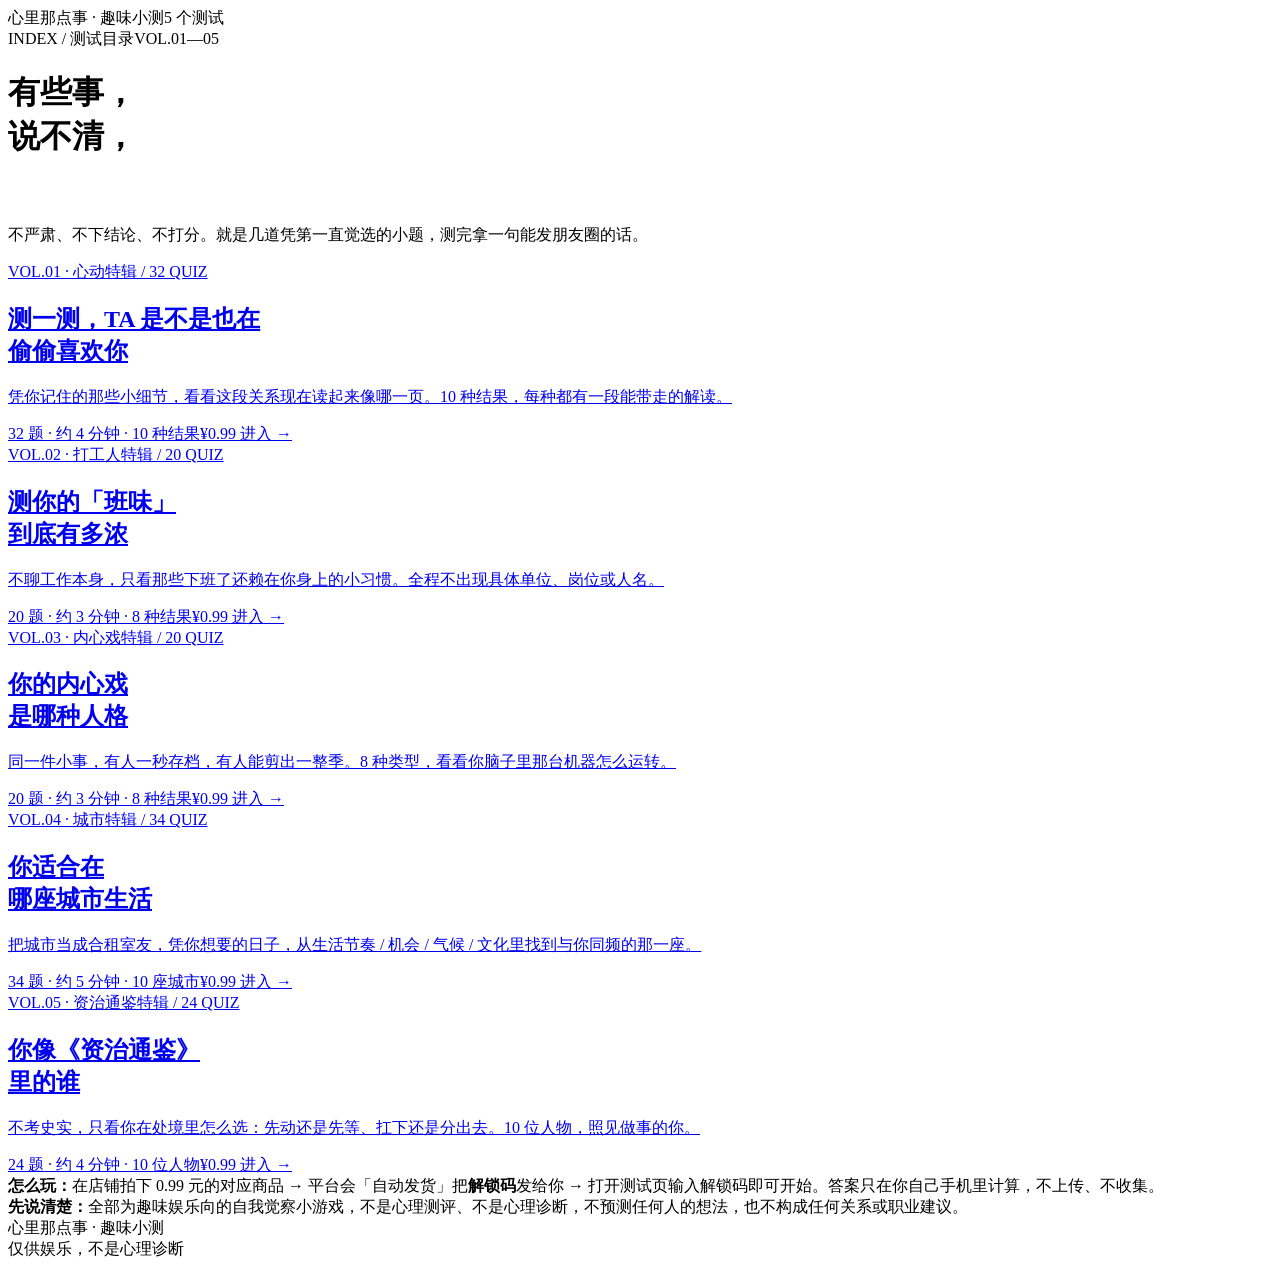
==== index.html @ bd7411d8 "deploy: index.html" ====
<!DOCTYPE html>
<html lang="zh-CN"><head>
<meta charset="utf-8"><meta name="viewport" content="width=device-width,initial-scale=1,maximum-scale=1,user-scalable=no">
<title>心里那点事 · 趣味小测</title>
<meta name="description" content="五个不严肃的小测试：心动信号、班味浓度、内心戏人格、适合的城市、像资治通鉴里的谁。凭第一直觉选，别想太多。">
<link rel="stylesheet" href="style.css"></head>
<body><div class="wrap">
<div class="topbar"><span class="brand"><span class="dot"></span>心里那点事 · 趣味小测</span><span>5 个测试</span></div>
<div class="hero">
  <div class="vol"><span>INDEX / 测试目录</span><span>VOL.01—05</span></div>
  <h1>有些事，<br>说不清，<br><span style="background:var(--hl);color:#fff;padding:0 6px">但很想测一下</span></h1>
  <p>不严肃、不下结论、不打分。就是几道凭第一直觉选的小题，测完拿一句能发朋友圈的话。</p>
</div>

<a class="testcard" href="ta.html">
  <div class="vol">VOL.01 · 心动特辑 / 32 QUIZ</div>
  <h2>测一测，TA 是不是也在<br><span class="hl">偷偷喜欢你</span></h2>
  <p>凭你记住的那些小细节，看看这段关系现在读起来像哪一页。10 种结果，每种都有一段能带走的解读。</p>
  <div class="foot"><span>32 题 · 约 4 分钟 · 10 种结果</span><span><span class="p">¥0.99</span> <span class="go">进入 →</span></span></div>
</a>

<a class="testcard" href="banwei.html">
  <div class="vol">VOL.02 · 打工人特辑 / 20 QUIZ</div>
  <h2>测你的「班味」<br><span class="hl">到底有多浓</span></h2>
  <p>不聊工作本身，只看那些下班了还赖在你身上的小习惯。全程不出现具体单位、岗位或人名。</p>
  <div class="foot"><span>20 题 · 约 3 分钟 · 8 种结果</span><span><span class="p">¥0.99</span> <span class="go">进入 →</span></span></div>
</a>

<a class="testcard" href="innerdrama.html">
  <div class="vol">VOL.03 · 内心戏特辑 / 20 QUIZ</div>
  <h2>你的内心戏<br><span class="hl">是哪种人格</span></h2>
  <p>同一件小事，有人一秒存档，有人能剪出一整季。8 种类型，看看你脑子里那台机器怎么运转。</p>
  <div class="foot"><span>20 题 · 约 3 分钟 · 8 种结果</span><span><span class="p">¥0.99</span> <span class="go">进入 →</span></span></div>
</a>

<a class="testcard teal-card" href="city.html">
  <div class="vol">VOL.04 · 城市特辑 / 34 QUIZ</div>
  <h2>你适合在<br><span class="hl">哪座城市生活</span></h2>
  <p>把城市当成合租室友，凭你想要的日子，从生活节奏 / 机会 / 气候 / 文化里找到与你同频的那一座。</p>
  <div class="foot"><span>34 题 · 约 5 分钟 · 10 座城市</span><span><span class="p">¥0.99</span> <span class="go">进入 →</span></span></div>
</a>

<a class="testcard ink-card" href="zizhi.html">
  <div class="vol">VOL.05 · 资治通鉴特辑 / 24 QUIZ</div>
  <h2>你像《资治通鉴》<br><span class="hl">里的谁</span></h2>
  <p>不考史实，只看你在处境里怎么选：先动还是先等、扛下还是分出去。10 位人物，照见做事的你。</p>
  <div class="foot"><span>24 题 · 约 4 分钟 · 10 位人物</span><span><span class="p">¥0.99</span> <span class="go">进入 →</span></span></div>
</a>

<div class="notice">
  <b>怎么玩：</b>在店铺拍下 0.99 元的对应商品 → 平台会「自动发货」把<b>解锁码</b>发给你 → 打开测试页输入解锁码即可开始。答案只在你自己手机里计算，不上传、不收集。<br>
  <b>先说清楚：</b>全部为趣味娱乐向的自我觉察小游戏，不是心理测评、不是心理诊断，不预测任何人的想法，也不构成任何关系或职业建议。
</div>
<div class="footer">心里那点事 · 趣味小测<br>仅供娱乐，不是心理诊断</div>
</div></body></html>
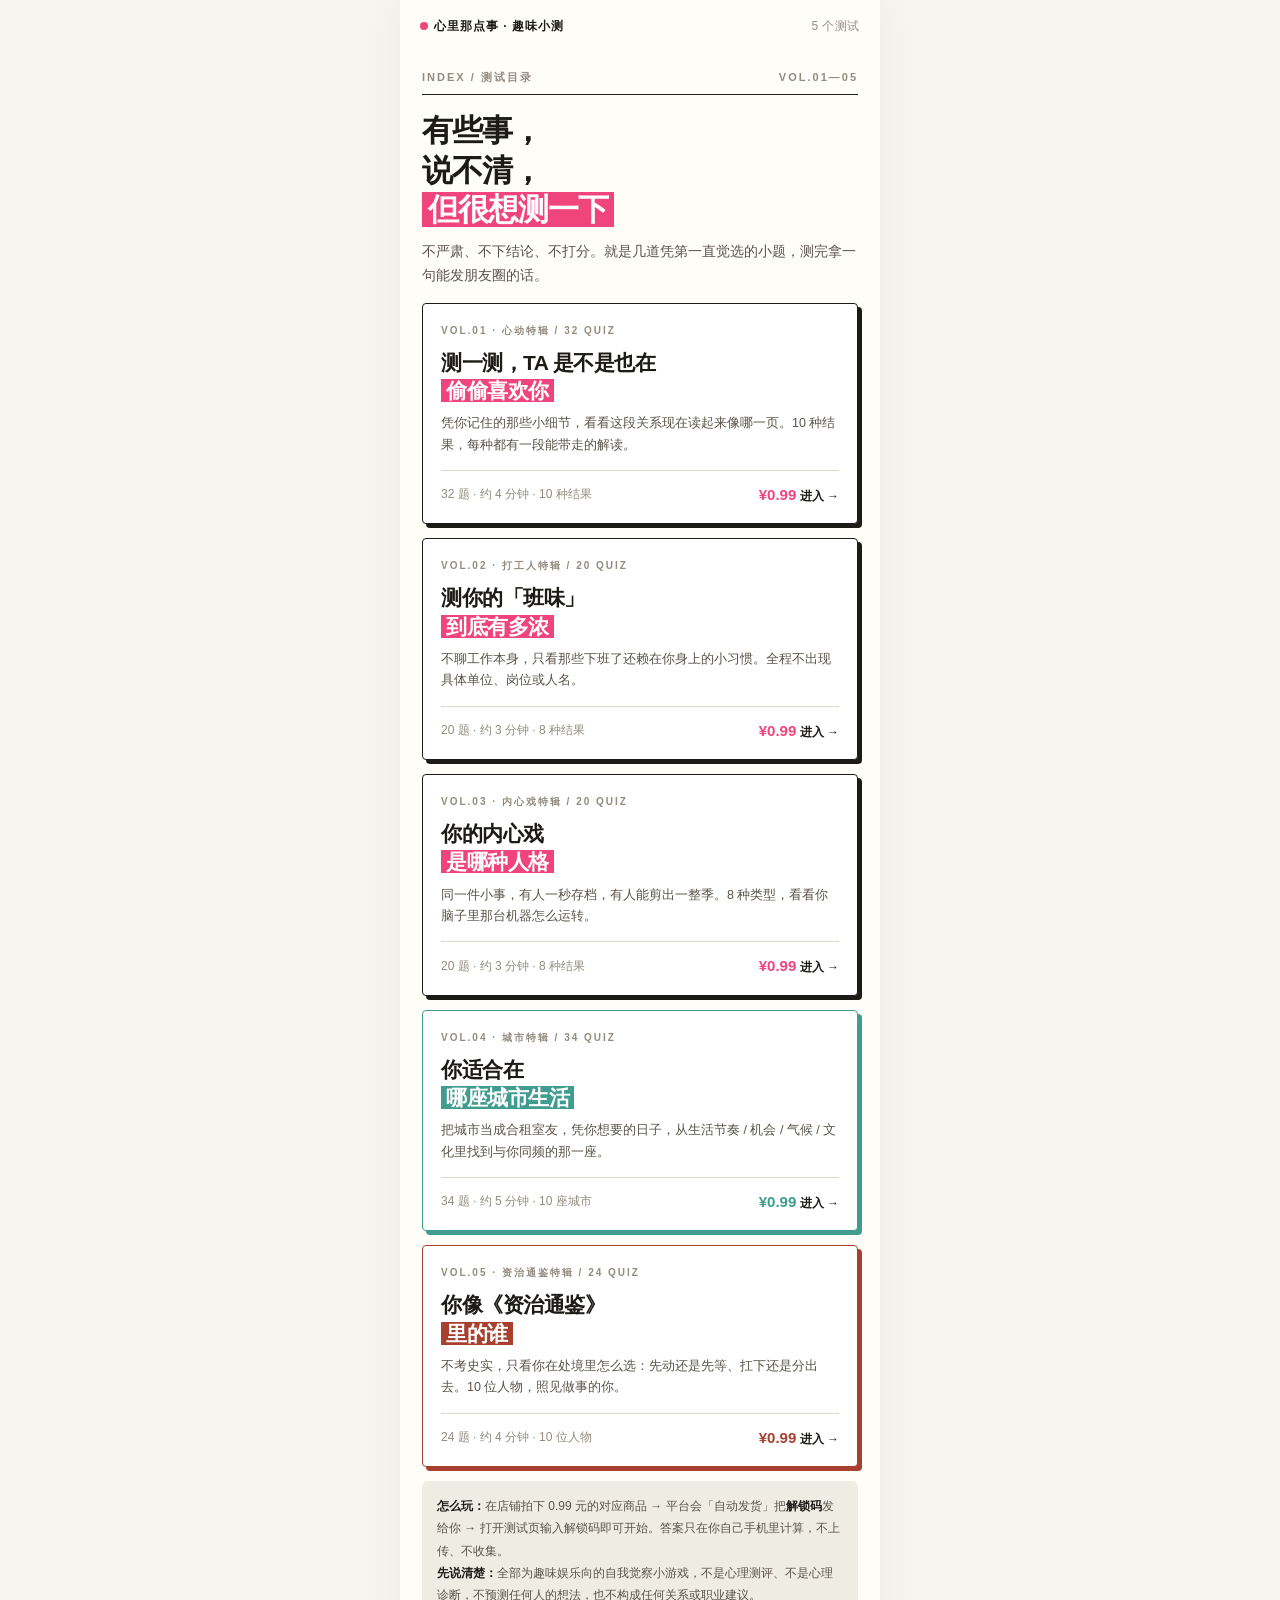
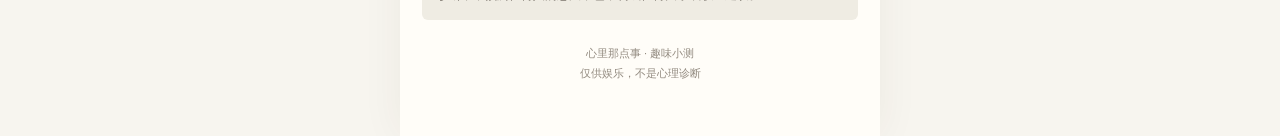
==== commit e4022124: "deploy: index.html" ====
--- a/index.html
+++ b/index.html
@@ -12,35 +12,35 @@
   <p>不严肃、不下结论、不打分。就是几道凭第一直觉选的小题，测完拿一句能发朋友圈的话。</p>
 </div>
 
-<a class="testcard" href="ta.html">
+<a class="testcard" href="ta.html" data-track="card_click" data-label="ta">
   <div class="vol">VOL.01 · 心动特辑 / 32 QUIZ</div>
   <h2>测一测，TA 是不是也在<br><span class="hl">偷偷喜欢你</span></h2>
   <p>凭你记住的那些小细节，看看这段关系现在读起来像哪一页。10 种结果，每种都有一段能带走的解读。</p>
   <div class="foot"><span>32 题 · 约 4 分钟 · 10 种结果</span><span><span class="p">¥0.99</span> <span class="go">进入 →</span></span></div>
 </a>
 
-<a class="testcard" href="banwei.html">
+<a class="testcard" href="banwei.html" data-track="card_click" data-label="banwei">
   <div class="vol">VOL.02 · 打工人特辑 / 20 QUIZ</div>
   <h2>测你的「班味」<br><span class="hl">到底有多浓</span></h2>
   <p>不聊工作本身，只看那些下班了还赖在你身上的小习惯。全程不出现具体单位、岗位或人名。</p>
   <div class="foot"><span>20 题 · 约 3 分钟 · 8 种结果</span><span><span class="p">¥0.99</span> <span class="go">进入 →</span></span></div>
 </a>
 
-<a class="testcard" href="innerdrama.html">
+<a class="testcard" href="innerdrama.html" data-track="card_click" data-label="innerdrama">
   <div class="vol">VOL.03 · 内心戏特辑 / 20 QUIZ</div>
   <h2>你的内心戏<br><span class="hl">是哪种人格</span></h2>
   <p>同一件小事，有人一秒存档，有人能剪出一整季。8 种类型，看看你脑子里那台机器怎么运转。</p>
   <div class="foot"><span>20 题 · 约 3 分钟 · 8 种结果</span><span><span class="p">¥0.99</span> <span class="go">进入 →</span></span></div>
 </a>
 
-<a class="testcard teal-card" href="city.html">
+<a class="testcard teal-card" href="city.html" data-track="card_click" data-label="city">
   <div class="vol">VOL.04 · 城市特辑 / 34 QUIZ</div>
   <h2>你适合在<br><span class="hl">哪座城市生活</span></h2>
   <p>把城市当成合租室友，凭你想要的日子，从生活节奏 / 机会 / 气候 / 文化里找到与你同频的那一座。</p>
   <div class="foot"><span>34 题 · 约 5 分钟 · 10 座城市</span><span><span class="p">¥0.99</span> <span class="go">进入 →</span></span></div>
 </a>
 
-<a class="testcard ink-card" href="zizhi.html">
+<a class="testcard ink-card" href="zizhi.html" data-track="card_click" data-label="zizhi">
   <div class="vol">VOL.05 · 资治通鉴特辑 / 24 QUIZ</div>
   <h2>你像《资治通鉴》<br><span class="hl">里的谁</span></h2>
   <p>不考史实，只看你在处境里怎么选：先动还是先等、扛下还是分出去。10 位人物，照见做事的你。</p>
@@ -52,4 +52,7 @@
   <b>先说清楚：</b>全部为趣味娱乐向的自我觉察小游戏，不是心理测评、不是心理诊断，不预测任何人的想法，也不构成任何关系或职业建议。
 </div>
 <div class="footer">心里那点事 · 趣味小测<br>仅供娱乐，不是心理诊断</div>
-</div></body></html>
+</div>
+<script src="config.js"></script>
+<script src="analytics.js"></script>
+</body></html>
--- a/style.css
+++ b/style.css
@@ -0,0 +1,228 @@
+/* 心里那点事 · 趣味小测 —— 大字报杂志风 */
+:root{
+  --paper:#f7f5ef;
+  --paper2:#efece3;
+  --ink:#1d1b18;
+  --ink2:#5a534b;
+  --ink3:#938b80;
+  --line:#ddd6c9;
+  --hl:#f0457c;         /* 粉高亮 */
+  --hl2:#ffe45c;        /* 黄标签 */
+  --blue:#2f4bd8;
+  --card:#fffdf8;
+  --shadow:0 10px 30px rgba(60,45,30,.09);
+}
+*{box-sizing:border-box;-webkit-tap-highlight-color:transparent}
+html,body{margin:0;padding:0}
+body{
+  background:var(--paper);color:var(--ink);
+  font-family:-apple-system,BlinkMacSystemFont,"PingFang SC","Hiragino Sans GB","Microsoft YaHei",sans-serif;
+  font-size:16px;line-height:1.7;-webkit-font-smoothing:antialiased;
+}
+.wrap{max-width:480px;margin:0 auto;min-height:100vh;padding:0 0 46px;background:var(--card);box-shadow:0 0 40px rgba(60,45,30,.06)}
+.topbar{display:flex;align-items:center;justify-content:space-between;padding:16px 20px 6px;font-size:12px;color:var(--ink3);letter-spacing:.5px}
+.topbar a{color:var(--ink3);text-decoration:none}
+.brand{display:flex;align-items:center;gap:6px;font-weight:700;color:var(--ink);letter-spacing:1px}
+.brand .dot{width:8px;height:8px;border-radius:50%;background:var(--hl)}
+
+/* ---------- 封面 ---------- */
+.cover{padding:14px 22px 8px}
+.vol{display:flex;justify-content:space-between;font-size:11px;letter-spacing:2px;color:var(--ink3);border-bottom:1px solid var(--ink);padding-bottom:7px;margin-bottom:20px;font-weight:600}
+.cover-tag{display:inline-block;background:var(--hl2);color:var(--ink);font-size:12px;font-weight:700;padding:5px 11px;border-radius:2px;transform:rotate(-1.5deg);letter-spacing:1px}
+.cover-title{font-size:37px;line-height:1.22;font-weight:900;letter-spacing:-1.5px;margin:18px 0 12px}
+.cover-title .hl{background:var(--hl);color:#fff;padding:0 6px;box-decoration-break:clone;-webkit-box-decoration-break:clone;display:inline}
+.cover-sub{font-size:14px;color:var(--ink2);margin:0 0 24px;line-height:1.8}
+.checklist{list-style:none;margin:0 0 26px;padding:0;border-top:1px solid var(--line)}
+.checklist li{display:flex;gap:10px;align-items:flex-start;padding:10px 2px;border-bottom:1px solid var(--line);font-size:13.5px;color:var(--ink2)}
+.checklist li .ck{color:var(--blue);font-weight:900;flex:0 0 auto}
+.checklist li b{color:var(--ink);font-weight:700}
+.cover-btn,.btn{
+  display:block;width:100%;border:0;border-radius:0;padding:17px 18px;background:var(--ink);color:#fff;
+  font-size:16px;font-weight:800;letter-spacing:1px;cursor:pointer;font-family:inherit;
+  transition:transform .12s ease,opacity .12s ease;
+}
+.cover-btn:active,.btn:active{transform:scale(.99);opacity:.88}
+.btn.ghost{background:transparent;color:var(--ink2);border:1px solid var(--line);font-weight:600}
+.btn.small{padding:13px;font-size:14px}
+.btn.hl{background:var(--hl)}
+.btn-row{display:flex;gap:10px;margin-top:10px}
+.btn-row .btn{flex:1}
+.meta{display:flex;gap:16px;flex-wrap:wrap;font-size:12px;color:var(--ink3);margin:14px 0 0;letter-spacing:.5px}
+.meta b{color:var(--ink2)}
+
+/* ---------- 付费门禁 ---------- */
+.paywall{margin:0 0 0;border-top:1px solid var(--line);background:var(--paper2);padding:22px 22px 26px}
+.paywall .lock{width:44px;height:44px;border-radius:50%;background:var(--ink);color:#fff;display:flex;align-items:center;justify-content:center;font-size:20px;margin-bottom:12px}
+.paywall h3{font-size:19px;margin:0 0 6px;font-weight:900}
+.paywall p{font-size:13px;color:var(--ink2);margin:0 0 16px;line-height:1.8}
+.price{font-size:30px;font-weight:900;letter-spacing:-1px;color:var(--hl);margin:0 0 4px}
+.price small{font-size:13px;color:var(--ink3);font-weight:500;letter-spacing:0;margin-left:6px}
+.code-input{
+  width:100%;border:1px solid var(--line);background:#fff;border-radius:8px;padding:14px 15px;
+  font-size:15px;letter-spacing:1px;color:var(--ink);font-family:inherit;outline:none;margin-bottom:10px;
+}
+.code-input:focus{border-color:var(--hl)}
+.err{font-size:12.5px;color:var(--hl);min-height:18px;margin:0 0 8px}
+.pay-note{font-size:11.5px;color:var(--ink3);line-height:1.75;margin:14px 0 0}
+
+/* ---------- 答题 ---------- */
+.quiz{padding:22px 22px 0}
+.qcount{font-size:11px;letter-spacing:2px;color:var(--ink3);font-weight:700}
+.progress{height:5px;background:var(--paper2);border-radius:99px;overflow:hidden;margin:9px 0 24px}
+.progress i{display:block;height:100%;background:var(--hl);border-radius:99px;transition:width .25s ease}
+.qtitle{font-size:21px;line-height:1.6;margin:0 0 8px;font-weight:800;letter-spacing:-.3px}
+.qhint{font-size:12.5px;color:var(--ink3);margin:0 0 20px}
+.opts{display:flex;flex-direction:column;gap:10px}
+.opt{
+  border:1.5px solid var(--line);background:#fff;border-radius:10px;padding:14px 15px;
+  font-size:14.5px;color:var(--ink2);cursor:pointer;text-align:left;font-family:inherit;
+  display:flex;align-items:center;gap:11px;transition:all .15s ease;line-height:1.55;
+}
+.opt:active{transform:scale(.99)}
+.opt:hover{border-color:var(--ink)}
+.opt .k{width:24px;height:24px;border-radius:50%;border:1.5px solid var(--line);display:flex;align-items:center;justify-content:center;font-size:11px;font-weight:800;color:var(--ink3);flex:0 0 auto}
+.opt.on{border-color:var(--hl);background:#fff2f6;color:var(--ink)}
+.opt.on .k{background:var(--hl);border-color:var(--hl);color:#fff}
+.backlink{margin-top:20px;text-align:center;font-size:12.5px;color:var(--ink3);cursor:pointer}
+
+/* ---------- 结果 ---------- */
+.result{padding:22px 22px 0}
+.result-tag{font-size:11px;letter-spacing:2px;color:var(--hl);font-weight:800}
+.result-title{font-size:30px;line-height:1.3;margin:10px 0 6px;font-weight:900;letter-spacing:-1px}
+.result-lead{font-size:14px;color:var(--ink2);margin:0 0 18px}
+.concentration{display:flex;align-items:baseline;gap:8px;font-size:13px;color:var(--ink3);margin-bottom:18px}
+.concentration b{font-size:32px;color:var(--hl);font-weight:900;letter-spacing:-1px}
+.result-body{font-size:14.5px;color:var(--ink2);line-height:1.9;border-top:1px solid var(--line);padding-top:16px}
+.result-body p{margin:0 0 12px}
+.bars{margin:20px 0 6px}
+.bar{margin-bottom:11px}
+.bar .lab{display:flex;justify-content:space-between;font-size:12px;color:var(--ink2);margin-bottom:4px}
+.bar .lab b{color:var(--ink)}
+.bar .track{height:7px;background:var(--paper2);border-radius:99px;overflow:hidden}
+.bar .track i{display:block;height:100%;background:var(--hl);border-radius:99px;transition:width .7s ease}
+.bar.top .track i{background:var(--ink)}
+.gift{background:var(--hl2);border-radius:8px;padding:15px 16px;margin:18px 0 0;font-size:14px;color:var(--ink);line-height:1.8;font-weight:600}
+.gift .lab{font-size:10px;letter-spacing:2px;color:var(--ink3);display:block;margin-bottom:5px;font-weight:700}
+.share-box{margin-top:22px;border-top:1px dashed var(--line);padding-top:18px}
+.share-box .lab{font-size:11.5px;color:var(--ink3);margin-bottom:8px;letter-spacing:1px}
+.share-text{background:var(--paper2);border-radius:8px;padding:14px;font-size:13px;color:var(--ink2);line-height:1.8;white-space:pre-wrap}
+.allresults{margin-top:22px;border-top:1px solid var(--line);padding-top:18px}
+.allresults h4{font-size:14px;margin:0 0 12px;font-weight:800}
+.allrow{display:flex;gap:10px;align-items:baseline;padding:8px 0;border-bottom:1px solid var(--paper2);font-size:12.5px;color:var(--ink2)}
+.allrow .n{font-size:11px;color:var(--ink3);width:22px;flex:0 0 auto}
+.allrow .nm{font-weight:700;color:var(--ink);width:92px;flex:0 0 auto}
+.allrow .ds{line-height:1.6}
+
+.note{font-size:11px;color:var(--ink3);line-height:1.8;margin:22px 22px 0;padding-top:14px;border-top:1px solid var(--line)}
+.src{font-size:11px;color:var(--ink3);line-height:1.8;margin:10px 22px 0}
+.src a{color:var(--ink2)}
+.footer{text-align:center;font-size:11px;color:var(--ink3);padding:24px 20px 6px;line-height:1.8}
+.toast{position:fixed;left:50%;bottom:40px;transform:translateX(-50%) translateY(20px);background:rgba(29,27,24,.94);color:#fff;font-size:13px;padding:11px 20px;border-radius:99px;opacity:0;transition:all .25s ease;pointer-events:none;z-index:99}
+.toast.show{opacity:1;transform:translateX(-50%) translateY(0)}
+
+/* ---------- 首页 ---------- */
+.hero{padding:26px 22px 14px}
+.hero .vol{margin-bottom:16px}
+.hero h1{font-size:31px;line-height:1.28;font-weight:900;letter-spacing:-1px;margin:0 0 10px}
+.hero p{font-size:13.5px;color:var(--ink2);margin:0;line-height:1.8}
+.testcard{display:block;text-decoration:none;color:inherit;margin:0 22px 14px;border:1.5px solid var(--ink);border-radius:4px;padding:18px 18px 16px;background:#fff;position:relative;box-shadow:4px 4px 0 var(--ink)}
+.testcard .vol{font-size:10px;border:0;margin:0 0 10px;padding:0;letter-spacing:2px;color:var(--ink3)}
+.testcard h2{font-size:21px;line-height:1.35;margin:0 0 8px;font-weight:900;letter-spacing:-.5px}
+.testcard .hl{background:var(--hl);color:#fff;padding:0 5px}
+.testcard p{font-size:12.5px;color:var(--ink2);margin:0 0 14px;line-height:1.7}
+.testcard .foot{display:flex;justify-content:space-between;align-items:center;font-size:12px;color:var(--ink3);border-top:1px solid var(--line);padding-top:11px}
+.testcard .foot .p{color:var(--hl);font-weight:900;font-size:15px}
+.testcard .foot .go{font-weight:800;color:var(--ink)}
+.notice{margin:8px 22px 0;background:var(--paper2);border-radius:6px;padding:14px 15px;font-size:12px;color:var(--ink2);line-height:1.85}
+.notice b{color:var(--ink)}
+
+/* ============================================================
+   主题一 · 青绿（城市测试）—— 复刻抖音截图封面
+   ============================================================ */
+.wrap.theme-teal{
+  --paper:#fbfaf5;--paper2:#eef4f1;--ink:#1b2421;--ink2:#4c5a54;--ink3:#93a29b;
+  --line:#d9e6e0;--hl:#3f9c8f;--hl2:#d7efe8;--blue:#3f9c8f;--card:#ffffff;
+  --teal:#3f9c8f;--teal-d:#2f7d72;--teal-l:#e6f4f0;
+}
+.theme-teal .brand .dot{background:var(--teal)}
+.theme-teal .cover-title .hl{background:var(--teal)}
+.theme-teal .cover-tag{background:var(--teal);color:#fff;transform:rotate(-1.5deg)}
+.theme-teal .checklist li .ck{
+  width:20px;height:20px;flex:0 0 auto;border-radius:50%;background:var(--teal);color:#fff;
+  display:inline-flex;align-items:center;justify-content:center;font-size:12px;font-weight:900;line-height:1;
+}
+.theme-teal .cover-btn{
+  background:var(--teal);color:#fff;border-radius:99px;font-size:17px;padding:15px;
+  box-shadow:0 6px 16px rgba(63,156,143,.28);max-width:230px;margin:0 auto;
+}
+.theme-teal .btn.hl{background:var(--teal)}
+.theme-teal .code-input:focus{border-color:var(--teal)}
+.theme-teal .price,.theme-teal .result-tag,.theme-teal .concentration b{color:var(--teal-d)}
+.theme-teal .progress i,.theme-teal .bar .track i{background:var(--teal)}
+.theme-teal .opt.on{border-color:var(--teal);background:var(--teal-l);color:var(--ink)}
+.theme-teal .opt.on .k{background:var(--teal);border-color:var(--teal)}
+.theme-teal .opt{border-radius:99px;padding:13px 16px}
+.theme-teal .opt:hover{border-color:var(--teal)}
+.theme-teal .opt .k{border-radius:50%;background:var(--teal-l);border-color:var(--teal-l);color:var(--teal-d)}
+.theme-teal .gift{background:var(--teal-l)}
+.theme-teal .err{color:var(--teal-d)}
+
+/* 4 维度胶囊网格 */
+.checklist.pill{list-style:none;margin:0 0 20px;padding:0;border:0;display:grid;grid-template-columns:1fr 1fr;gap:9px}
+.checklist.pill li{
+  display:flex;gap:8px;align-items:center;border:1.5px solid var(--line);border-radius:99px;
+  padding:9px 11px;background:#fff;font-size:13px;box-shadow:0 2px 8px rgba(40,80,70,.04);
+}
+.checklist.pill li .ck{width:20px;height:20px;flex:0 0 auto;border-radius:50%;background:var(--teal);color:#fff;display:inline-flex;align-items:center;justify-content:center;font-size:12px;font-weight:900;line-height:1}
+.checklist.pill li .pt{display:flex;flex-direction:column;line-height:1.25;min-width:0}
+.checklist.pill li b{font-size:13px;color:var(--ink);font-weight:800}
+.checklist.pill li small{font-size:10.5px;color:var(--ink3);margin-top:2px}
+
+/* 封面插画 */
+.cover-art{margin:6px 0 18px;line-height:0;border-radius:14px;overflow:hidden}
+.cover-art svg{width:100%;height:auto;display:block}
+.slogan{
+  font-family:"Kaiti SC","STKaiti","KaiTi","楷体",cursive;font-style:italic;
+  font-size:17px;color:var(--teal-d);text-align:right;margin:-4px 4px 18px;
+  transform:rotate(-3deg);letter-spacing:1px;font-weight:700;
+}
+.slogan::after{content:"";display:block;width:120px;height:2px;background:var(--teal);margin:5px 0 0 auto;opacity:.55;border-radius:99px;transform:rotate(-2deg)}
+
+/* ============================================================
+   主题二 · 水墨（资治通鉴历史人物）
+   ============================================================ */
+.wrap.theme-ink{
+  --paper:#f3ece0;--paper2:#e9dfcc;--ink:#26221c;--ink2:#5c5344;--ink3:#9a8f7c;
+  --line:#d8ccb4;--hl:#a8402f;--hl2:#ecd9a8;--blue:#6b6a4a;--card:#faf5ea;
+  --seal:#a8402f;
+  font-family:"Songti SC","STSong","SimSun","宋体",serif;
+}
+.theme-ink{background:#e9dfcc}
+.theme-ink .brand .dot{background:var(--seal);border-radius:2px}
+.theme-ink .cover-title{letter-spacing:0}
+.theme-ink .cover-title .hl{background:var(--seal)}
+.theme-ink .cover-tag{background:var(--seal);color:#fff;transform:none;border-radius:2px}
+.theme-ink .checklist li .ck{color:var(--seal);font-weight:900}
+.theme-ink .cover-btn{background:var(--seal);border-radius:2px;box-shadow:3px 3px 0 rgba(168,64,47,.25)}
+.theme-ink .btn.hl{background:var(--seal)}
+.theme-ink .code-input:focus{border-color:var(--seal)}
+.theme-ink .price,.theme-ink .result-tag,.theme-ink .concentration b{color:var(--seal)}
+.theme-ink .progress i,.theme-ink .bar .track i{background:var(--seal)}
+.theme-ink .opt.on{border-color:var(--seal);background:#f6ead9;color:var(--ink)}
+.theme-ink .opt.on .k{background:var(--seal);border-color:var(--seal)}
+.theme-ink .opt{border-radius:3px}
+.theme-ink .gift{background:var(--hl2)}
+.theme-ink .err{color:var(--seal)}
+.theme-ink .checklist.pill li{border-radius:3px;box-shadow:2px 2px 0 rgba(92,83,68,.12)}
+.theme-ink .checklist.pill li .ck{background:var(--seal);border-radius:2px}
+.theme-ink .slogan{color:var(--seal);font-size:16px}
+.theme-ink .slogan::after{background:var(--seal)}
+.theme-ink .result-title,.theme-ink .cover-title,.theme-ink .testcard h2{font-family:"Songti SC","STSong","SimSun",serif}
+
+/* 首页主题色卡片（用内联 class 标注） */
+.testcard.teal-card{box-shadow:4px 4px 0 var(--teal,#3f9c8f);border-color:#3f9c8f}
+.testcard.teal-card .hl{background:#3f9c8f}
+.testcard.teal-card .foot .p{color:#3f9c8f}
+.testcard.ink-card{box-shadow:4px 4px 0 #a8402f;border-color:#a8402f}
+.testcard.ink-card .hl{background:#a8402f}
+.testcard.ink-card .foot .p{color:#a8402f}
